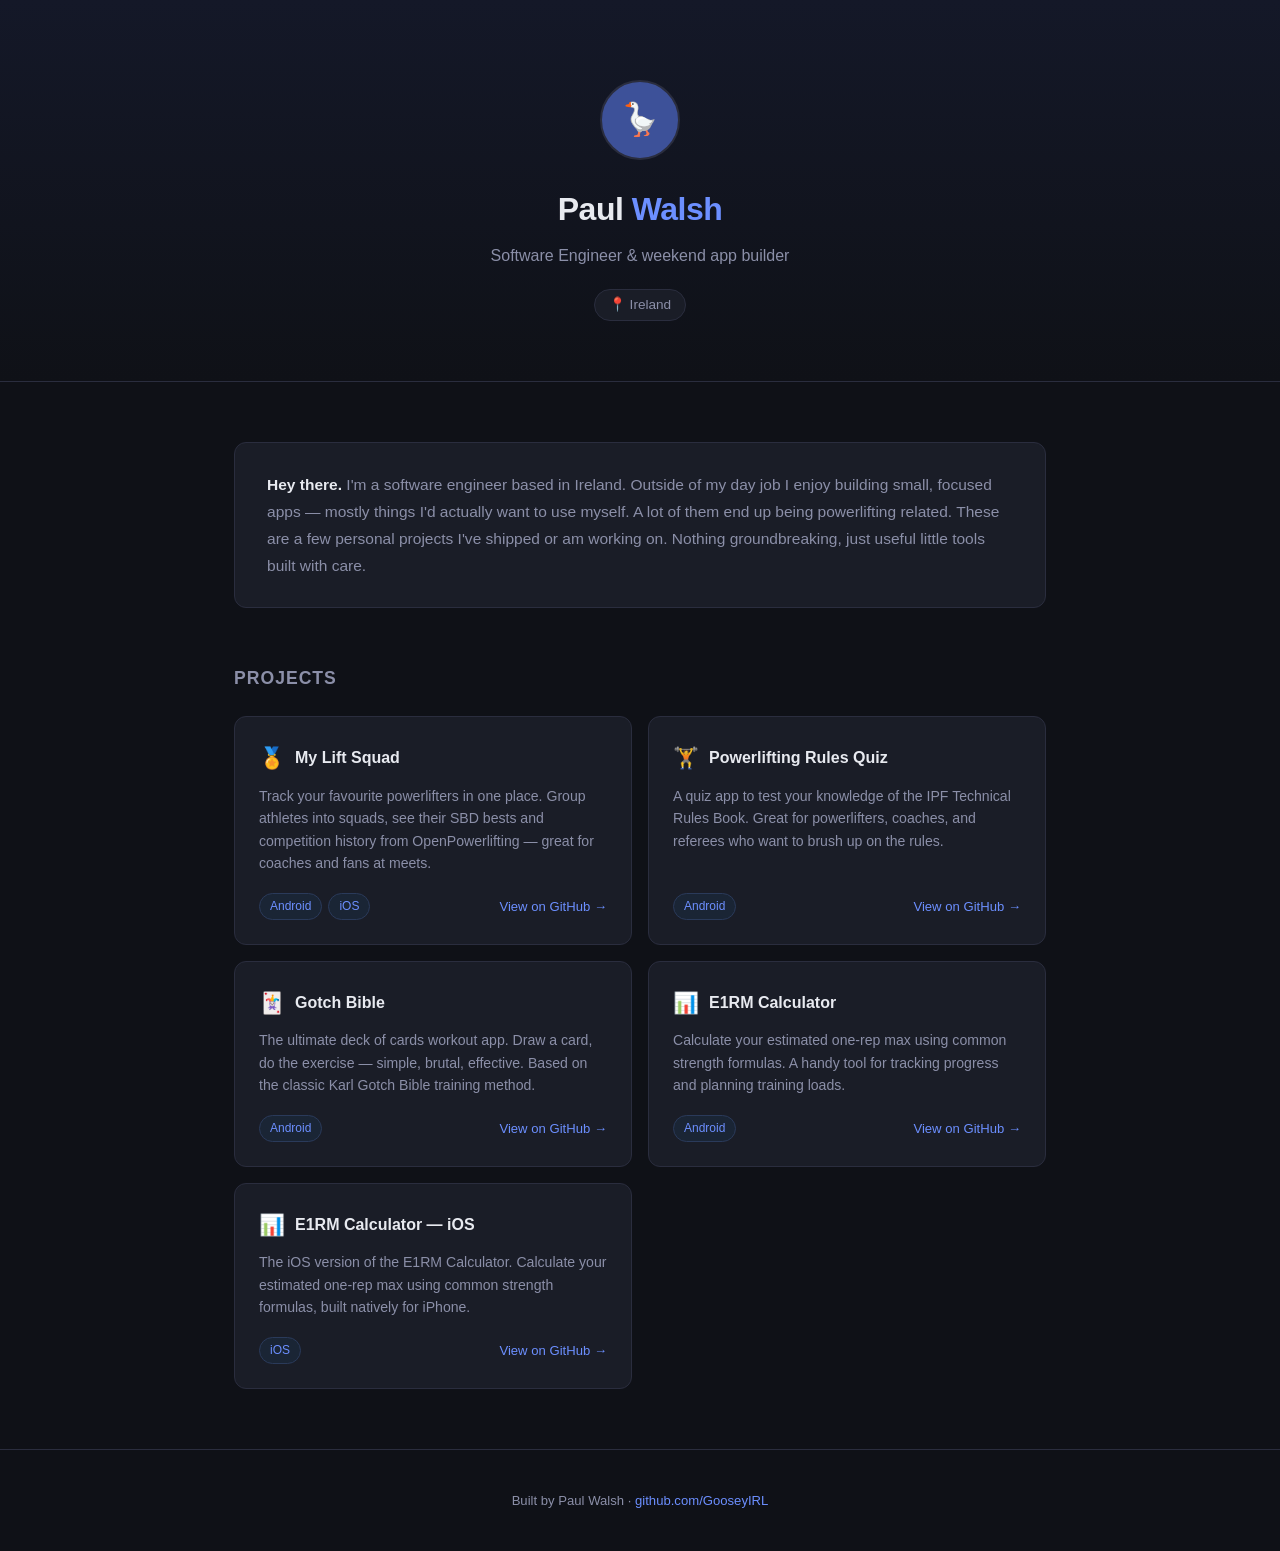
==== index.html @ 5bb0d969 "Make Android/iOS badges link to app store listings Co-Authored-By: Claude Sonnet 4.6 <noreply@anthro" ====
<!DOCTYPE html>
<html lang="en">
<head>
  <meta charset="UTF-8" />
  <meta name="viewport" content="width=device-width, initial-scale=1.0" />
  <title>GooseyIRL — Paul Walsh</title>
  <link rel="icon" href="data:image/svg+xml,<svg xmlns='http://www.w3.org/2000/svg' viewBox='0 0 100 100'><text y='.9em' font-size='90'>🪿</text></svg>">
  <style>
    :root {
      --bg: #0f1117;
      --surface: #1a1d27;
      --surface-hover: #22263a;
      --border: #2a2d3e;
      --accent: #6c8fff;
      --accent-dim: #3d5199;
      --text: #e8eaf0;
      --text-muted: #8b8fa8;
      --green: #4caf82;
      --radius: 12px;
    }

    * { box-sizing: border-box; margin: 0; padding: 0; }

    body {
      background: var(--bg);
      color: var(--text);
      font-family: -apple-system, BlinkMacSystemFont, "Segoe UI", Roboto, sans-serif;
      line-height: 1.6;
      min-height: 100vh;
    }

    a { color: var(--accent); text-decoration: none; }
    a:hover { text-decoration: underline; }

    /* ── Header ── */
    header {
      padding: 80px 24px 60px;
      text-align: center;
      border-bottom: 1px solid var(--border);
      background: linear-gradient(180deg, #141828 0%, var(--bg) 100%);
    }

    .avatar {
      width: 80px;
      height: 80px;
      border-radius: 50%;
      background: var(--accent-dim);
      display: flex;
      align-items: center;
      justify-content: center;
      font-size: 2rem;
      margin: 0 auto 24px;
      border: 2px solid var(--border);
    }

    header h1 {
      font-size: 2rem;
      font-weight: 700;
      letter-spacing: -0.5px;
      margin-bottom: 8px;
    }

    header h1 span {
      color: var(--accent);
    }

    .tagline {
      color: var(--text-muted);
      font-size: 1rem;
      margin-bottom: 20px;
    }

    .location {
      display: inline-flex;
      align-items: center;
      gap: 6px;
      background: var(--surface);
      border: 1px solid var(--border);
      border-radius: 999px;
      padding: 4px 14px;
      font-size: 0.85rem;
      color: var(--text-muted);
    }

    /* ── Main ── */
    main {
      max-width: 860px;
      margin: 0 auto;
      padding: 60px 24px;
    }

    .about {
      background: var(--surface);
      border: 1px solid var(--border);
      border-radius: var(--radius);
      padding: 28px 32px;
      margin-bottom: 56px;
      font-size: 0.97rem;
      color: var(--text-muted);
      line-height: 1.75;
    }

    .about strong { color: var(--text); }

    section h2 {
      font-size: 1.1rem;
      font-weight: 600;
      text-transform: uppercase;
      letter-spacing: 1px;
      color: var(--text-muted);
      margin-bottom: 24px;
    }

    .projects {
      display: grid;
      grid-template-columns: repeat(auto-fill, minmax(360px, 1fr));
      gap: 16px;
    }

    .card {
      background: var(--surface);
      border: 1px solid var(--border);
      border-radius: var(--radius);
      padding: 24px;
      transition: border-color 0.2s, background 0.2s;
      display: flex;
      flex-direction: column;
      gap: 10px;
    }

    .card:hover {
      border-color: var(--accent-dim);
      background: var(--surface-hover);
    }

    .card-header {
      display: flex;
      align-items: center;
      gap: 10px;
    }

    .card-icon {
      font-size: 1.3rem;
    }

    .card h3 {
      font-size: 1rem;
      font-weight: 600;
    }

    .card p {
      font-size: 0.88rem;
      color: var(--text-muted);
      flex: 1;
    }

    .card-footer {
      display: flex;
      align-items: center;
      justify-content: space-between;
      margin-top: 8px;
    }

    .badge {
      font-size: 0.75rem;
      padding: 3px 10px;
      border-radius: 999px;
      background: #1e2a1e;
      color: var(--green);
      border: 1px solid #2a4a2a;
      font-weight: 500;
    }

    .badge.android { background: #1a2535; color: #6c8fff; border-color: #2a3a5a; }
    .badge.web { background: #2a1e35; color: #b06cff; border-color: #3a2a5a; }
    a.badge { text-decoration: none; }
    a.badge:hover { opacity: 0.8; }

    .card-link {
      font-size: 0.82rem;
      color: var(--accent);
      display: flex;
      align-items: center;
      gap: 4px;
    }

    /* ── Footer ── */
    footer {
      text-align: center;
      padding: 40px 24px;
      border-top: 1px solid var(--border);
      color: var(--text-muted);
      font-size: 0.82rem;
    }

    @media (max-width: 480px) {
      header h1 { font-size: 1.5rem; }
      .projects { grid-template-columns: 1fr; }
      .about { padding: 20px; }
    }
  </style>
</head>
<body>

  <header>
    <div class="avatar">🪿</div>
    <h1>Paul <span>Walsh</span></h1>
    <p class="tagline">Software Engineer &amp; weekend app builder</p>
    <span class="location">📍 Ireland</span>
  </header>

  <main>
    <div class="about">
      <strong>Hey there.</strong> I'm a software engineer based in Ireland. Outside of my day job I enjoy building small, focused apps — mostly things I'd actually want to use myself. A lot of them end up being powerlifting related. These are a few personal projects I've shipped or am working on. Nothing groundbreaking, just useful little tools built with care.
    </div>

    <section>
      <h2>Projects</h2>
      <div class="projects">

        <div class="card">
          <div class="card-header">
            <span class="card-icon">🏅</span>
            <h3>My Lift Squad</h3>
          </div>
          <p>Track your favourite powerlifters in one place. Group athletes into squads, see their SBD bests and competition history from OpenPowerlifting — great for coaches and fans at meets.</p>
          <div class="card-footer">
            <div style="display:flex;gap:6px;">
              <a class="badge android" href="https://play.google.com/store/apps/details?id=com.gooseco.myliftsquad" target="_blank">Android</a>
              <a class="badge android" href="https://apps.apple.com/us/app/my-lift-squad/id6761733581" target="_blank">iOS</a>
            </div>
            <a class="card-link" href="https://github.com/gooseyirl/my-lift-squad" target="_blank">View on GitHub →</a>
          </div>
        </div>

        <div class="card">
          <div class="card-header">
            <span class="card-icon">🏋️</span>
            <h3>Powerlifting Rules Quiz</h3>
          </div>
          <p>A quiz app to test your knowledge of the IPF Technical Rules Book. Great for powerlifters, coaches, and referees who want to brush up on the rules.</p>
          <div class="card-footer">
            <a class="badge android" href="https://play.google.com/store/apps/details?id=com.gooseco.technicalrulesquiz" target="_blank">Android</a>
            <a class="card-link" href="https://github.com/gooseyirl/powerlifting-rules-quiz" target="_blank">View on GitHub →</a>
          </div>
        </div>

        <div class="card">
          <div class="card-header">
            <span class="card-icon">🃏</span>
            <h3>Gotch Bible</h3>
          </div>
          <p>The ultimate deck of cards workout app. Draw a card, do the exercise — simple, brutal, effective. Based on the classic Karl Gotch Bible training method.</p>
          <div class="card-footer">
            <a class="badge android" href="https://play.google.com/store/apps/details?id=com.gooseco.gotchbible" target="_blank">Android</a>
            <a class="card-link" href="https://github.com/gooseyirl/gotch-bible-app" target="_blank">View on GitHub →</a>
          </div>
        </div>

        <div class="card">
          <div class="card-header">
            <span class="card-icon">📊</span>
            <h3>E1RM Calculator</h3>
          </div>
          <p>Calculate your estimated one-rep max using common strength formulas. A handy tool for tracking progress and planning training loads.</p>
          <div class="card-footer">
            <a class="badge android" href="https://play.google.com/store/apps/details?id=com.e1rm.calculator" target="_blank">Android</a>
            <a class="card-link" href="https://github.com/gooseyirl/e1rm-calculator" target="_blank">View on GitHub →</a>
          </div>
        </div>

        <div class="card">
          <div class="card-header">
            <span class="card-icon">📊</span>
            <h3>E1RM Calculator — iOS</h3>
          </div>
          <p>The iOS version of the E1RM Calculator. Calculate your estimated one-rep max using common strength formulas, built natively for iPhone.</p>
          <div class="card-footer">
            <a class="badge android" href="https://apps.apple.com/us/app/e1rm-calculator-rpe-based/id6759536865" target="_blank">iOS</a>
            <a class="card-link" href="https://github.com/gooseyirl/e1rm-calculator-ios" target="_blank">View on GitHub →</a>
          </div>
        </div>

      </div>
    </section>
  </main>

  <footer>
    <p>Built by Paul Walsh · <a href="https://github.com/gooseyirl" target="_blank">github.com/GooseyIRL</a></p>
  </footer>

</body>
</html>
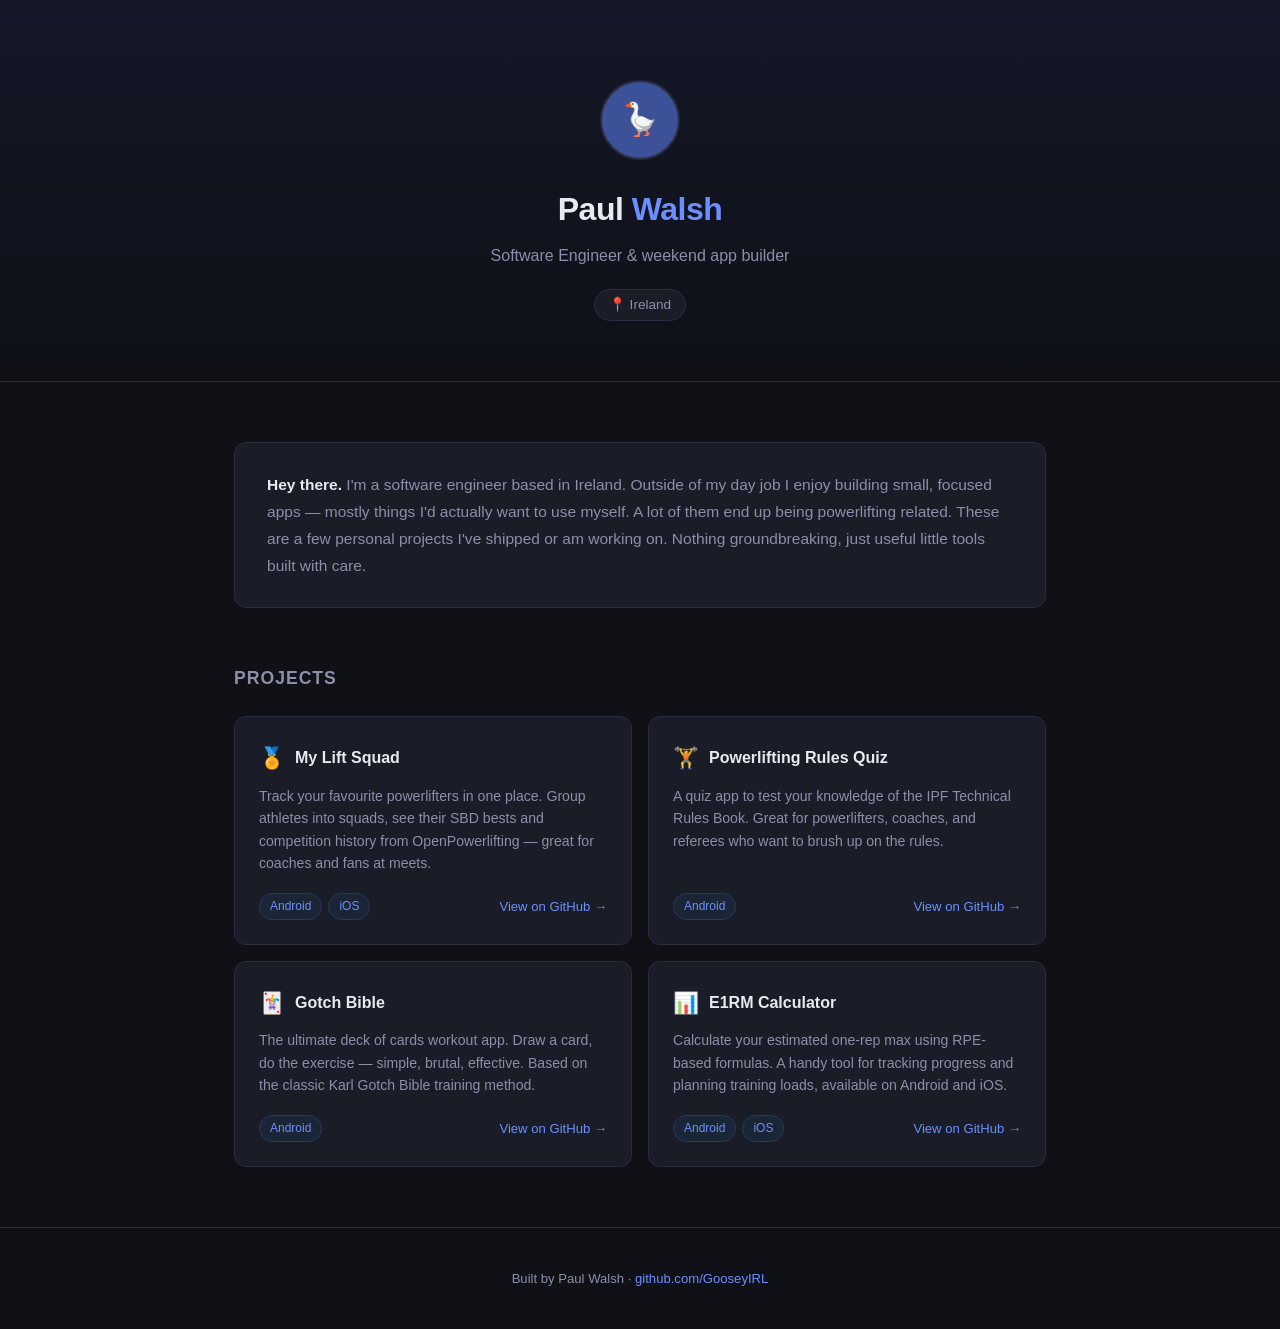
==== commit 16a6b3ef: "Merge E1RM Calculator cards into single unified card Co-Authored-By: Claude Sonnet 4.6 <noreply@anth" ====
--- a/index.html
+++ b/index.html
@@ -262,22 +262,13 @@
             <span class="card-icon">📊</span>
             <h3>E1RM Calculator</h3>
           </div>
-          <p>Calculate your estimated one-rep max using common strength formulas. A handy tool for tracking progress and planning training loads.</p>
-          <div class="card-footer">
-            <a class="badge android" href="https://play.google.com/store/apps/details?id=com.e1rm.calculator" target="_blank">Android</a>
+          <p>Calculate your estimated one-rep max using RPE-based formulas. A handy tool for tracking progress and planning training loads, available on Android and iOS.</p>
+          <div class="card-footer">
+            <div style="display:flex;gap:6px;">
+              <a class="badge android" href="https://play.google.com/store/apps/details?id=com.e1rm.calculator" target="_blank">Android</a>
+              <a class="badge android" href="https://apps.apple.com/us/app/e1rm-calculator-rpe-based/id6759536865" target="_blank">iOS</a>
+            </div>
             <a class="card-link" href="https://github.com/gooseyirl/e1rm-calculator" target="_blank">View on GitHub →</a>
-          </div>
-        </div>
-
-        <div class="card">
-          <div class="card-header">
-            <span class="card-icon">📊</span>
-            <h3>E1RM Calculator — iOS</h3>
-          </div>
-          <p>The iOS version of the E1RM Calculator. Calculate your estimated one-rep max using common strength formulas, built natively for iPhone.</p>
-          <div class="card-footer">
-            <a class="badge android" href="https://apps.apple.com/us/app/e1rm-calculator-rpe-based/id6759536865" target="_blank">iOS</a>
-            <a class="card-link" href="https://github.com/gooseyirl/e1rm-calculator-ios" target="_blank">View on GitHub →</a>
           </div>
         </div>
 
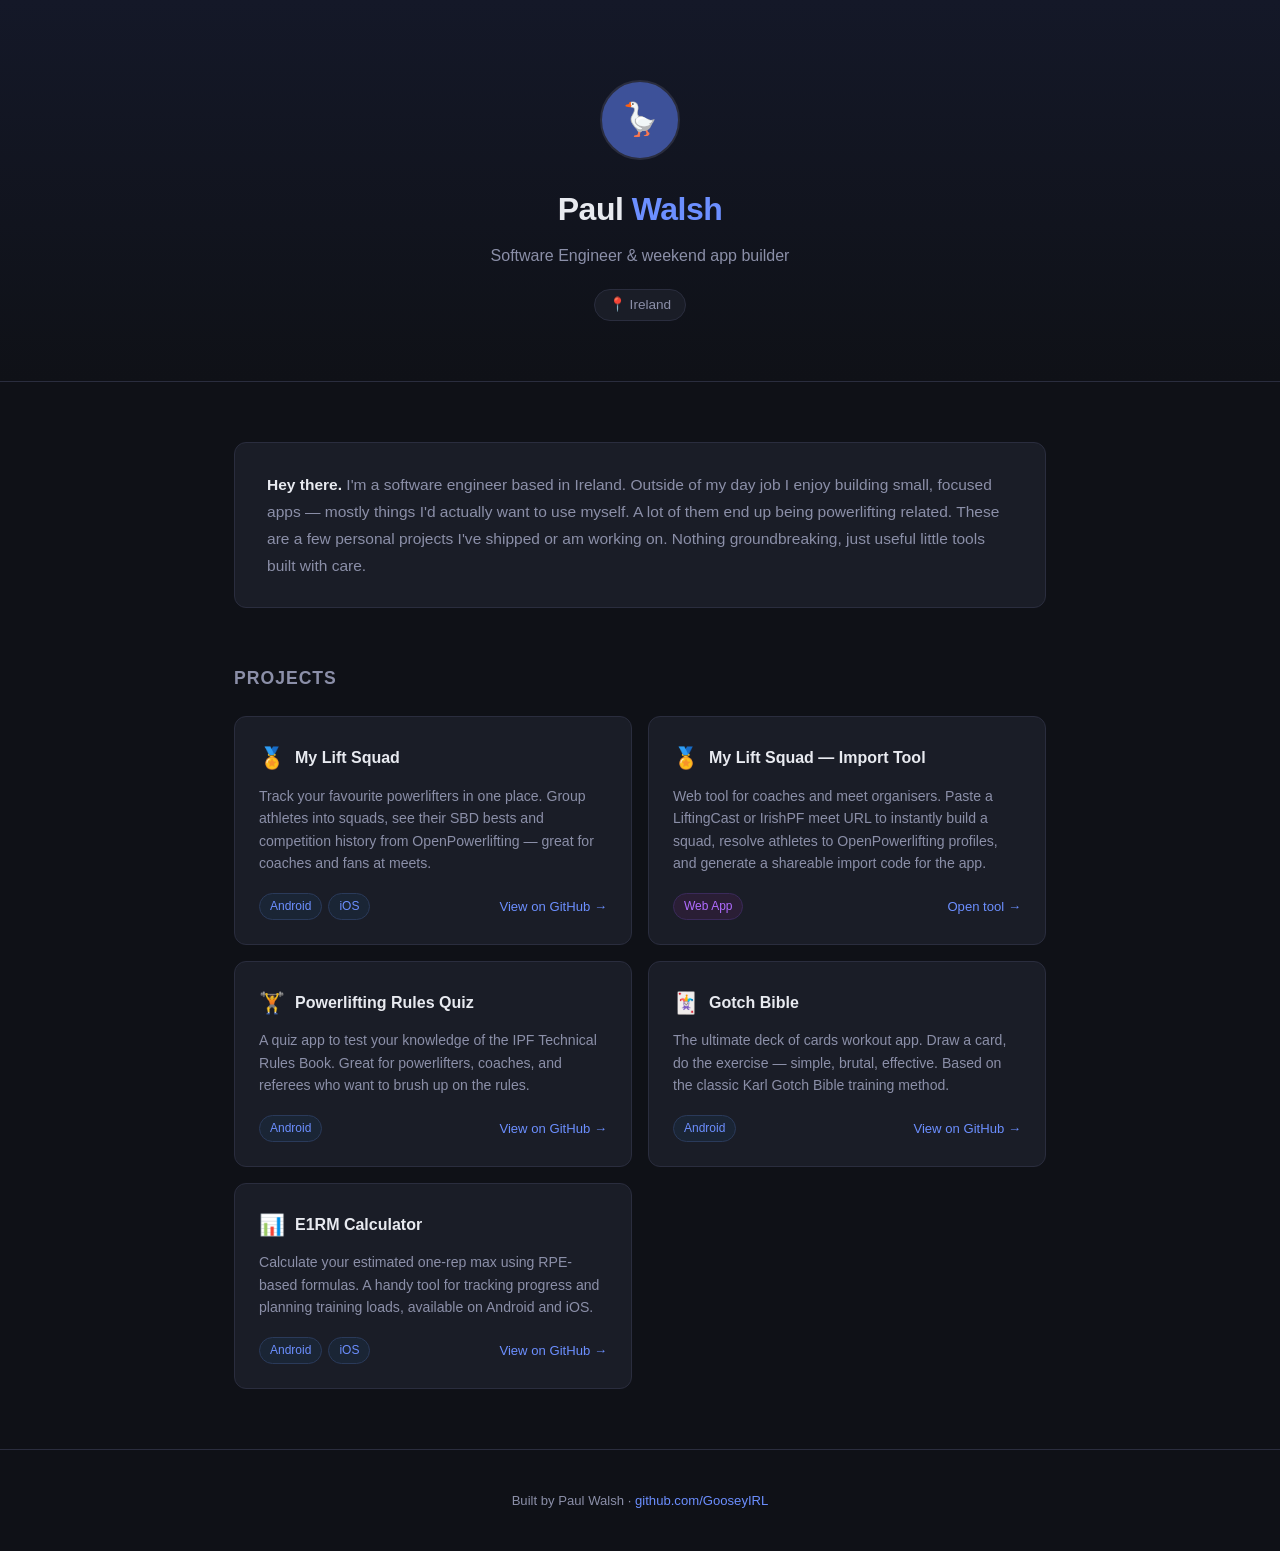
==== commit 68a02609: "Add My Lift Squad import tool to projects Co-Authored-By: Claude Sonnet 4.6 <noreply@anthropic.com>" ====
--- a/index.html
+++ b/index.html
@@ -235,6 +235,18 @@
 
         <div class="card">
           <div class="card-header">
+            <span class="card-icon">🏅</span>
+            <h3>My Lift Squad — Import Tool</h3>
+          </div>
+          <p>Web tool for coaches and meet organisers. Paste a LiftingCast or IrishPF meet URL to instantly build a squad, resolve athletes to OpenPowerlifting profiles, and generate a shareable import code for the app.</p>
+          <div class="card-footer">
+            <a class="badge web" href="https://gooseyirl.github.io/myliftsquad-import.html" target="_blank">Web App</a>
+            <a class="card-link" href="https://gooseyirl.github.io/myliftsquad-import.html" target="_blank">Open tool →</a>
+          </div>
+        </div>
+
+        <div class="card">
+          <div class="card-header">
             <span class="card-icon">🏋️</span>
             <h3>Powerlifting Rules Quiz</h3>
           </div>
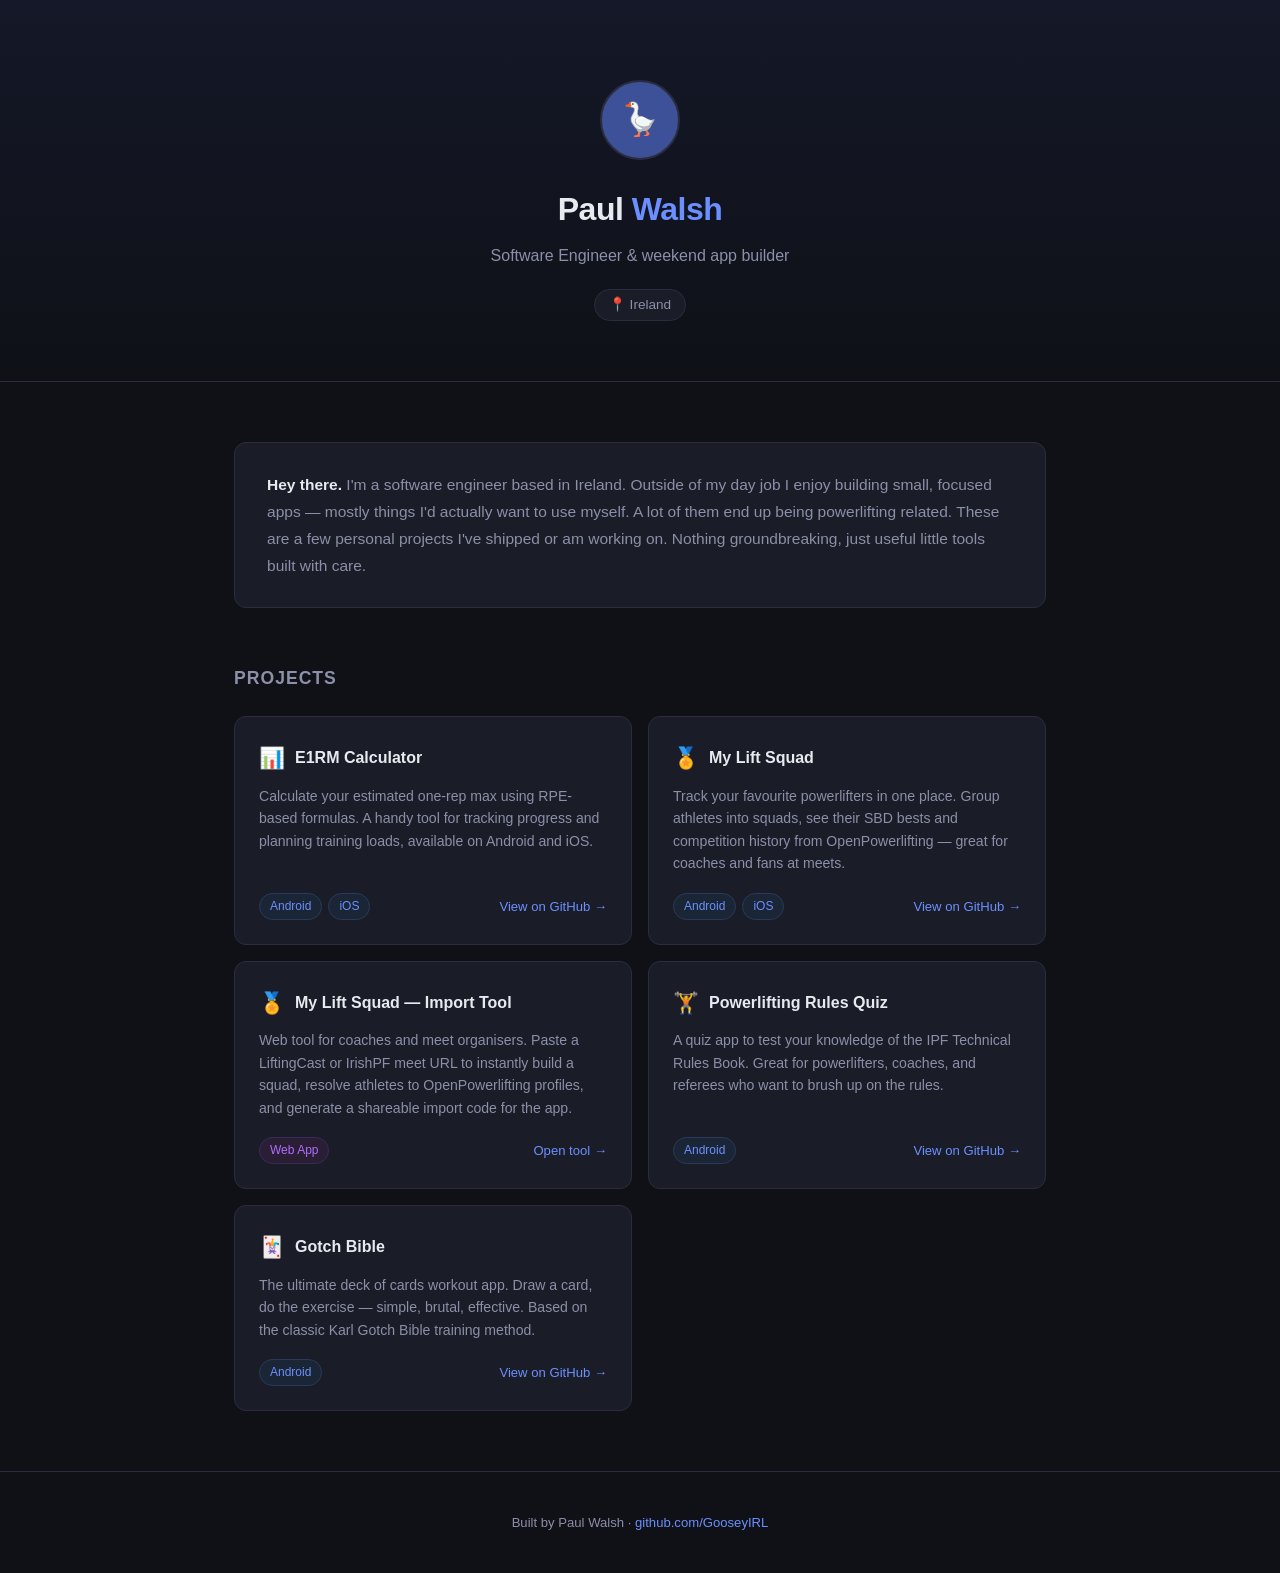
==== commit b59fca25: "Move E1RM Calculator to top of projects list" ====
--- a/index.html
+++ b/index.html
@@ -220,6 +220,21 @@
 
         <div class="card">
           <div class="card-header">
+            <span class="card-icon">📊</span>
+            <h3>E1RM Calculator</h3>
+          </div>
+          <p>Calculate your estimated one-rep max using RPE-based formulas. A handy tool for tracking progress and planning training loads, available on Android and iOS.</p>
+          <div class="card-footer">
+            <div style="display:flex;gap:6px;">
+              <a class="badge android" href="https://play.google.com/store/apps/details?id=com.e1rm.calculator" target="_blank">Android</a>
+              <a class="badge android" href="https://apps.apple.com/us/app/e1rm-calculator-rpe-based/id6759536865" target="_blank">iOS</a>
+            </div>
+            <a class="card-link" href="https://github.com/gooseyirl/e1rm-calculator" target="_blank">View on GitHub →</a>
+          </div>
+        </div>
+
+        <div class="card">
+          <div class="card-header">
             <span class="card-icon">🏅</span>
             <h3>My Lift Squad</h3>
           </div>
@@ -269,21 +284,6 @@
           </div>
         </div>
 
-        <div class="card">
-          <div class="card-header">
-            <span class="card-icon">📊</span>
-            <h3>E1RM Calculator</h3>
-          </div>
-          <p>Calculate your estimated one-rep max using RPE-based formulas. A handy tool for tracking progress and planning training loads, available on Android and iOS.</p>
-          <div class="card-footer">
-            <div style="display:flex;gap:6px;">
-              <a class="badge android" href="https://play.google.com/store/apps/details?id=com.e1rm.calculator" target="_blank">Android</a>
-              <a class="badge android" href="https://apps.apple.com/us/app/e1rm-calculator-rpe-based/id6759536865" target="_blank">iOS</a>
-            </div>
-            <a class="card-link" href="https://github.com/gooseyirl/e1rm-calculator" target="_blank">View on GitHub →</a>
-          </div>
-        </div>
-
       </div>
     </section>
   </main>
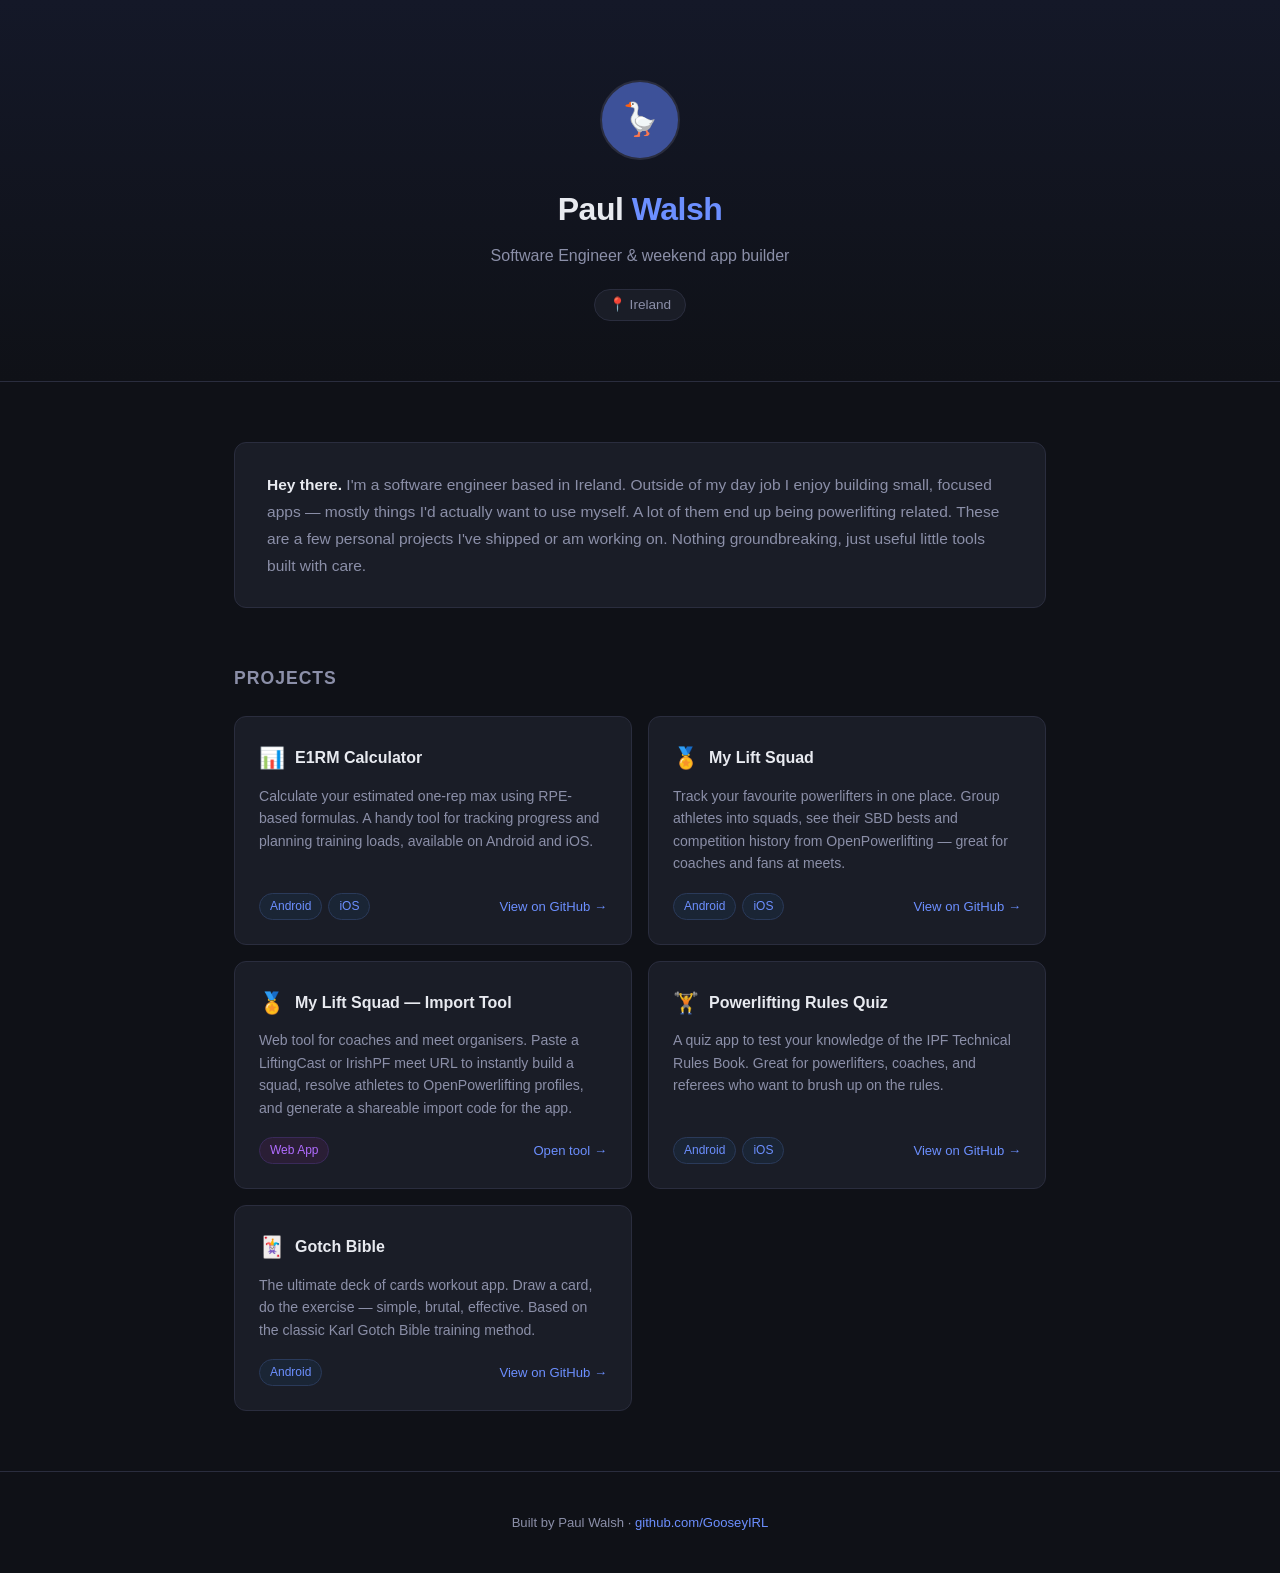
==== commit cb606dc2: "Fix Powerlifting Rules Quiz iOS App Store link" ====
--- a/index.html
+++ b/index.html
@@ -267,7 +267,10 @@
           </div>
           <p>A quiz app to test your knowledge of the IPF Technical Rules Book. Great for powerlifters, coaches, and referees who want to brush up on the rules.</p>
           <div class="card-footer">
-            <a class="badge android" href="https://play.google.com/store/apps/details?id=com.gooseco.technicalrulesquiz" target="_blank">Android</a>
+            <div style="display:flex;gap:6px;">
+              <a class="badge android" href="https://play.google.com/store/apps/details?id=com.gooseco.technicalrulesquiz" target="_blank">Android</a>
+              <a class="badge android" href="https://apps.apple.com/us/app/powerlifting-rules-quiz/id6762290962" target="_blank">iOS</a>
+            </div>
             <a class="card-link" href="https://github.com/gooseyirl/powerlifting-rules-quiz" target="_blank">View on GitHub →</a>
           </div>
         </div>
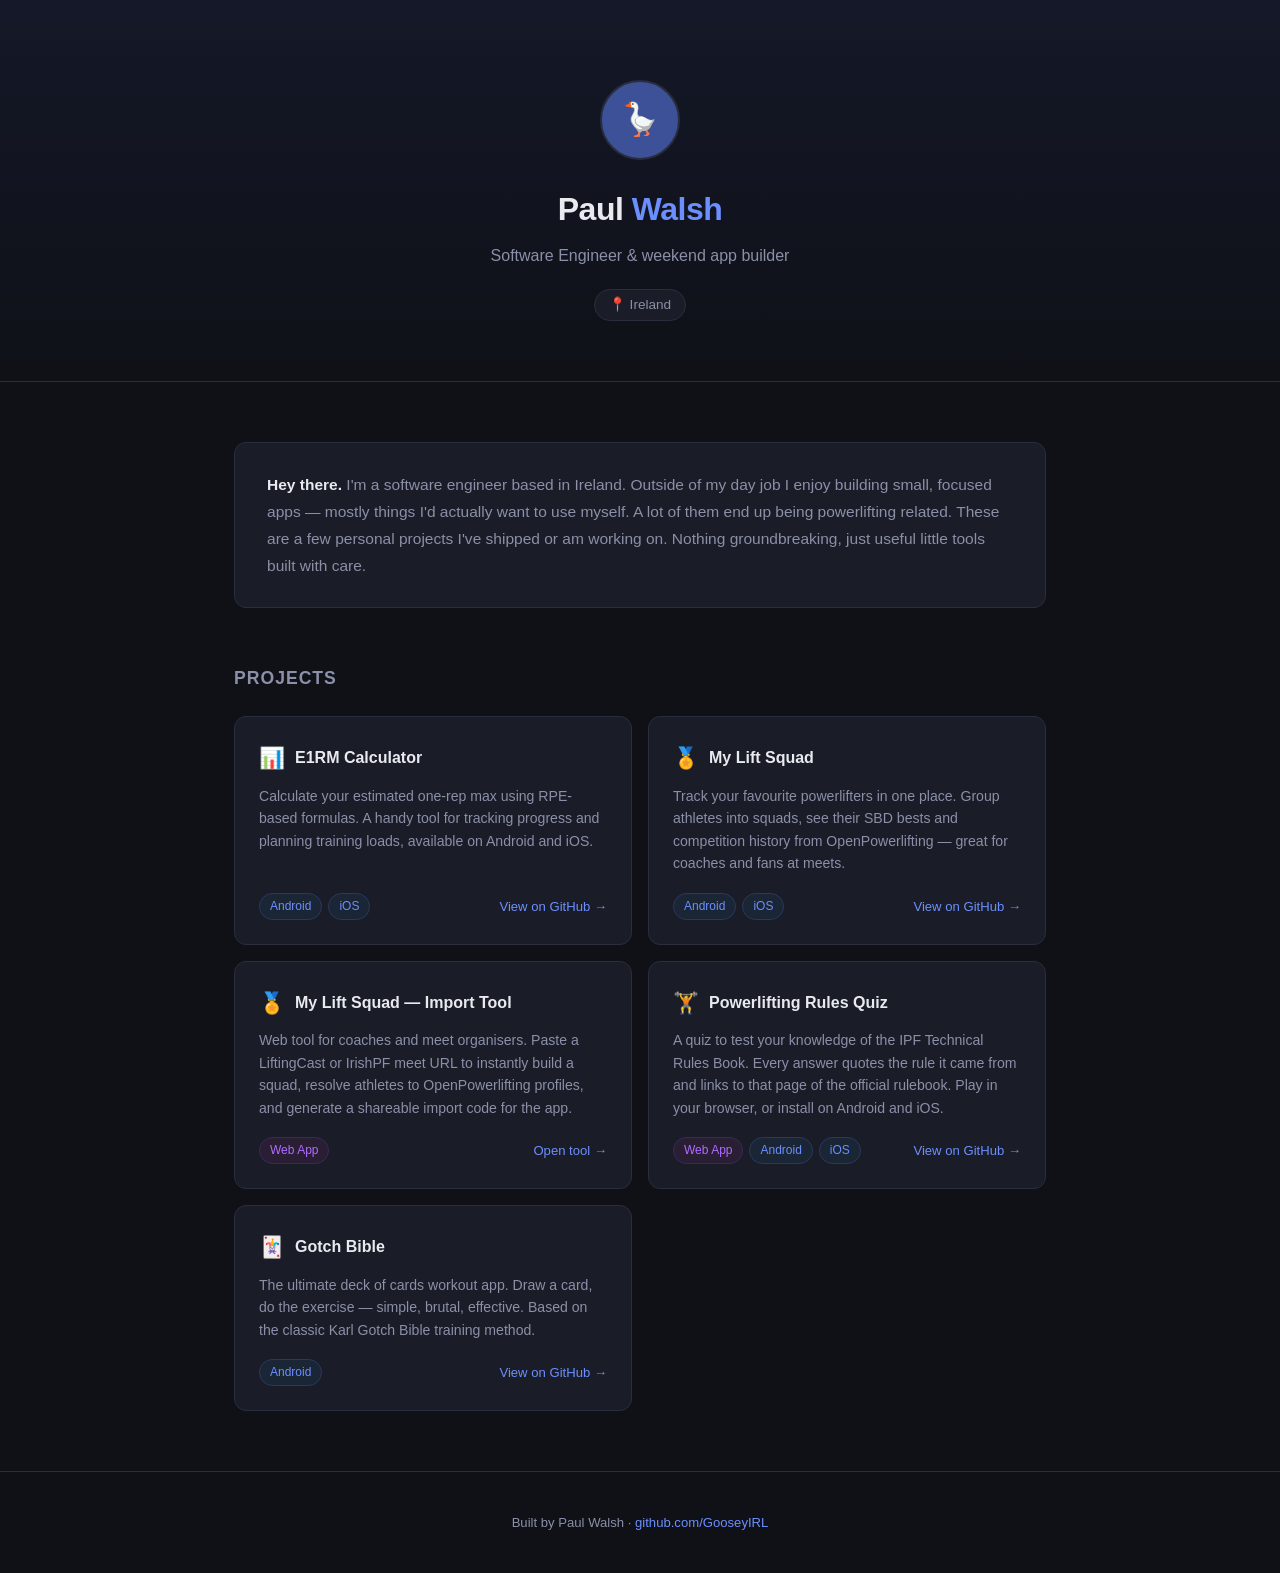
==== commit 2a02173a: "Link the Powerlifting Rules Quiz web app The quiz now runs in the browser at /powerlifting-rules-qui" ====
--- a/index.html
+++ b/index.html
@@ -255,8 +255,8 @@
           </div>
           <p>Web tool for coaches and meet organisers. Paste a LiftingCast or IrishPF meet URL to instantly build a squad, resolve athletes to OpenPowerlifting profiles, and generate a shareable import code for the app.</p>
           <div class="card-footer">
-            <a class="badge web" href="https://gooseyirl.github.io/myliftsquad-import.html" target="_blank">Web App</a>
-            <a class="card-link" href="https://gooseyirl.github.io/myliftsquad-import.html" target="_blank">Open tool →</a>
+            <a class="badge web" href="https://myliftsquad.com/" target="_blank">Web App</a>
+            <a class="card-link" href="https://myliftsquad.com/" target="_blank">Open tool →</a>
           </div>
         </div>
 
@@ -265,9 +265,10 @@
             <span class="card-icon">🏋️</span>
             <h3>Powerlifting Rules Quiz</h3>
           </div>
-          <p>A quiz app to test your knowledge of the IPF Technical Rules Book. Great for powerlifters, coaches, and referees who want to brush up on the rules.</p>
+          <p>A quiz to test your knowledge of the IPF Technical Rules Book. Every answer quotes the rule it came from and links to that page of the official rulebook. Play in your browser, or install on Android and iOS.</p>
           <div class="card-footer">
             <div style="display:flex;gap:6px;">
+              <a class="badge web" href="/powerlifting-rules-quiz/">Web App</a>
               <a class="badge android" href="https://play.google.com/store/apps/details?id=com.gooseco.technicalrulesquiz" target="_blank">Android</a>
               <a class="badge android" href="https://apps.apple.com/us/app/powerlifting-rules-quiz/id6762290962" target="_blank">iOS</a>
             </div>
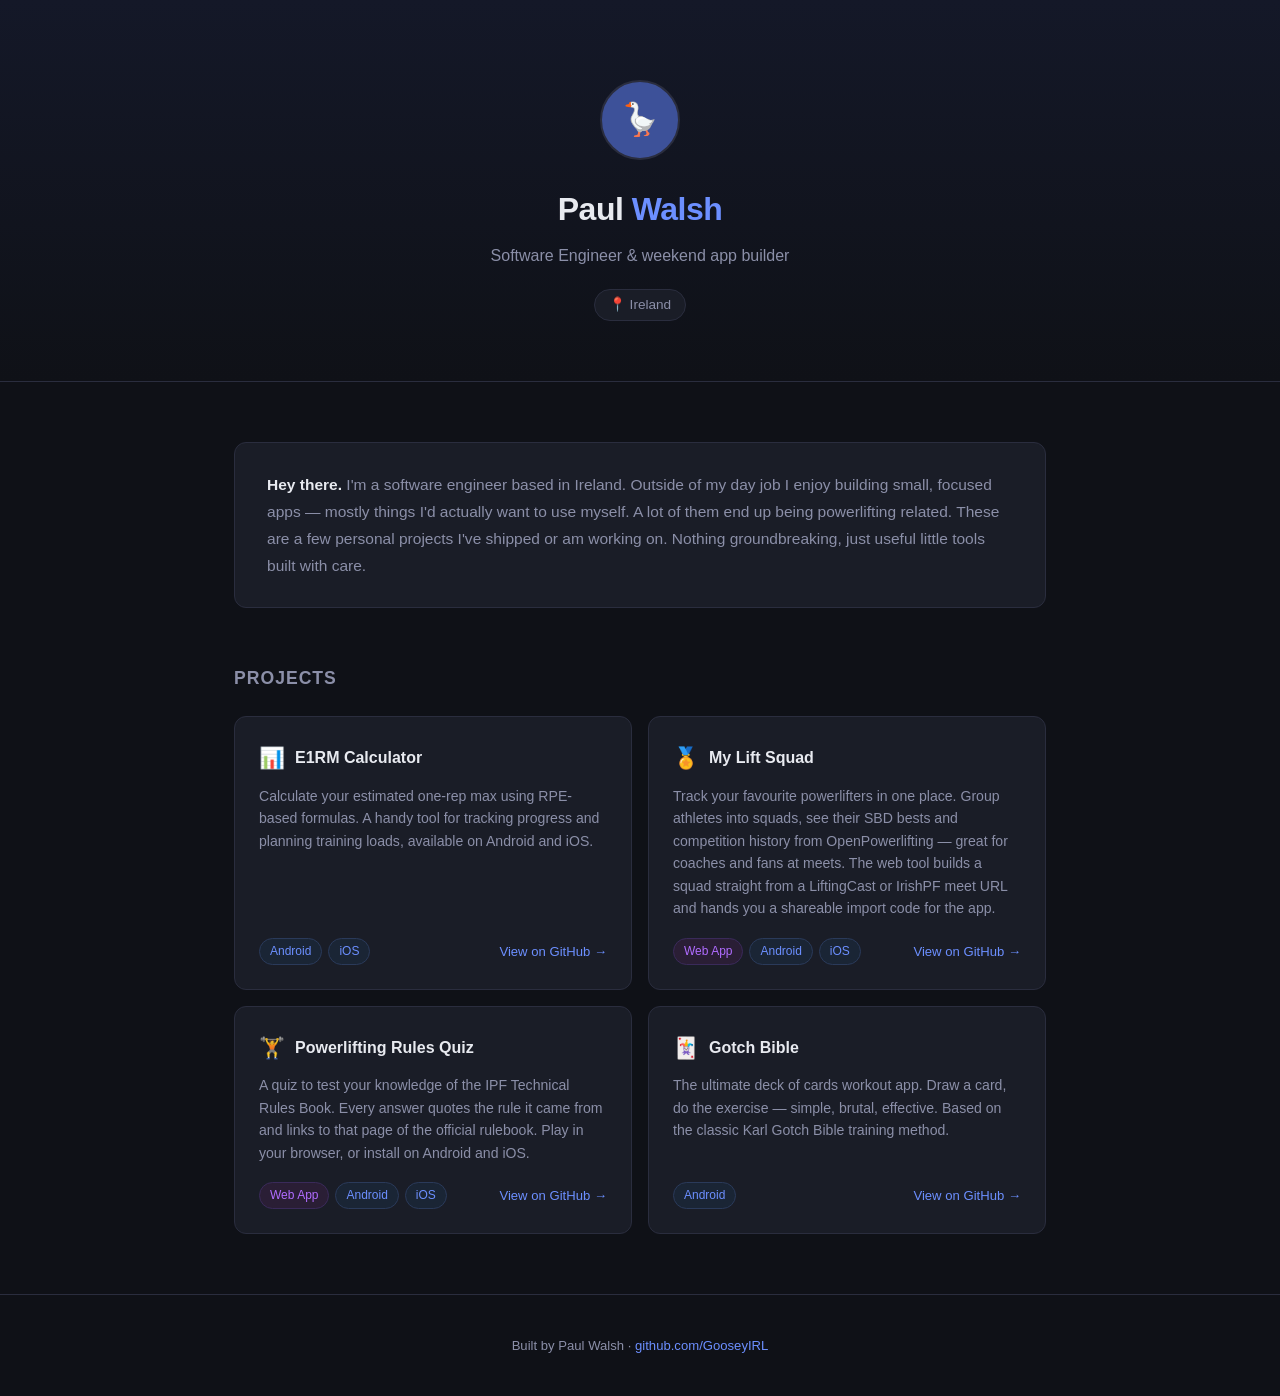
==== commit 07b75420: "Merge the two My Lift Squad cards into one The app and its web import tool were listed as separate p" ====
--- a/index.html
+++ b/index.html
@@ -238,25 +238,14 @@
             <span class="card-icon">🏅</span>
             <h3>My Lift Squad</h3>
           </div>
-          <p>Track your favourite powerlifters in one place. Group athletes into squads, see their SBD bests and competition history from OpenPowerlifting — great for coaches and fans at meets.</p>
+          <p>Track your favourite powerlifters in one place. Group athletes into squads, see their SBD bests and competition history from OpenPowerlifting — great for coaches and fans at meets. The web tool builds a squad straight from a LiftingCast or IrishPF meet URL and hands you a shareable import code for the app.</p>
           <div class="card-footer">
             <div style="display:flex;gap:6px;">
+              <a class="badge web" href="https://myliftsquad.com/" target="_blank">Web App</a>
               <a class="badge android" href="https://play.google.com/store/apps/details?id=com.gooseco.myliftsquad" target="_blank">Android</a>
               <a class="badge android" href="https://apps.apple.com/us/app/my-lift-squad/id6761733581" target="_blank">iOS</a>
             </div>
             <a class="card-link" href="https://github.com/gooseyirl/my-lift-squad" target="_blank">View on GitHub →</a>
-          </div>
-        </div>
-
-        <div class="card">
-          <div class="card-header">
-            <span class="card-icon">🏅</span>
-            <h3>My Lift Squad — Import Tool</h3>
-          </div>
-          <p>Web tool for coaches and meet organisers. Paste a LiftingCast or IrishPF meet URL to instantly build a squad, resolve athletes to OpenPowerlifting profiles, and generate a shareable import code for the app.</p>
-          <div class="card-footer">
-            <a class="badge web" href="https://myliftsquad.com/" target="_blank">Web App</a>
-            <a class="card-link" href="https://myliftsquad.com/" target="_blank">Open tool →</a>
           </div>
         </div>
 
